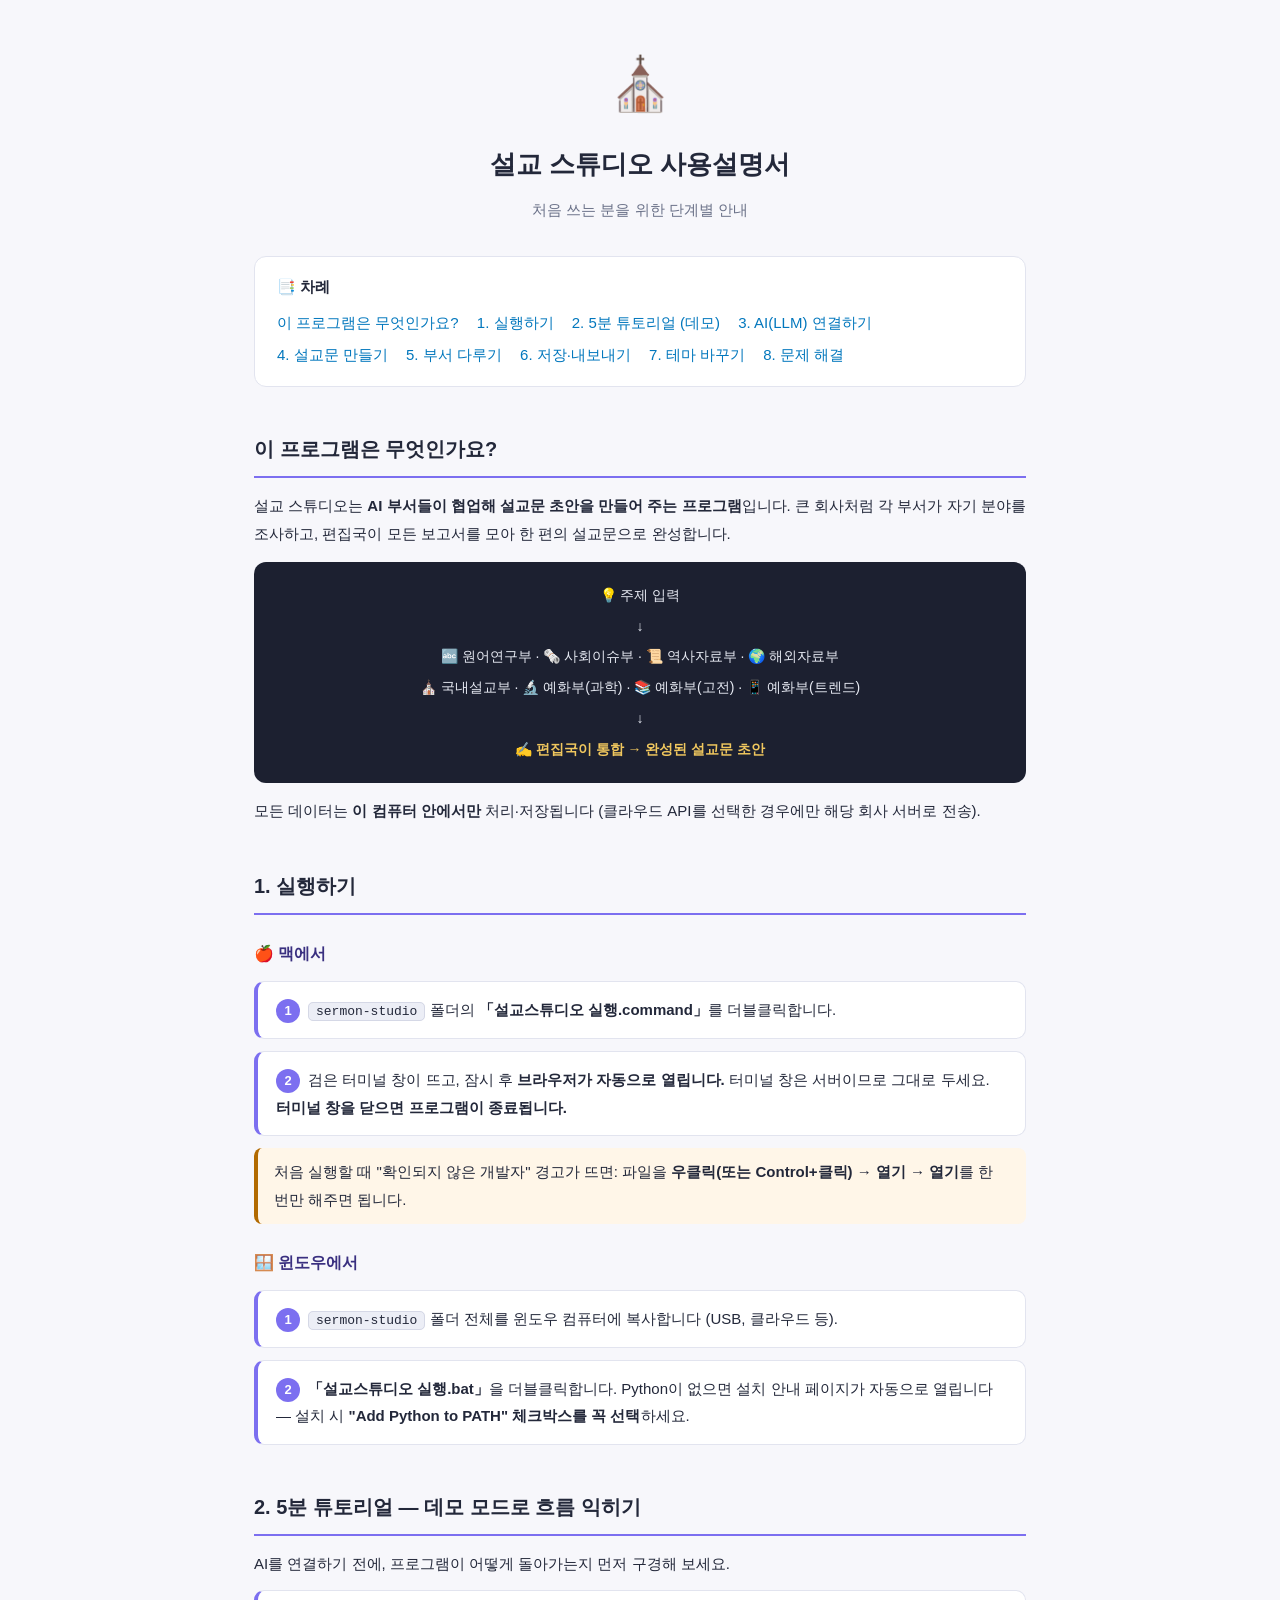
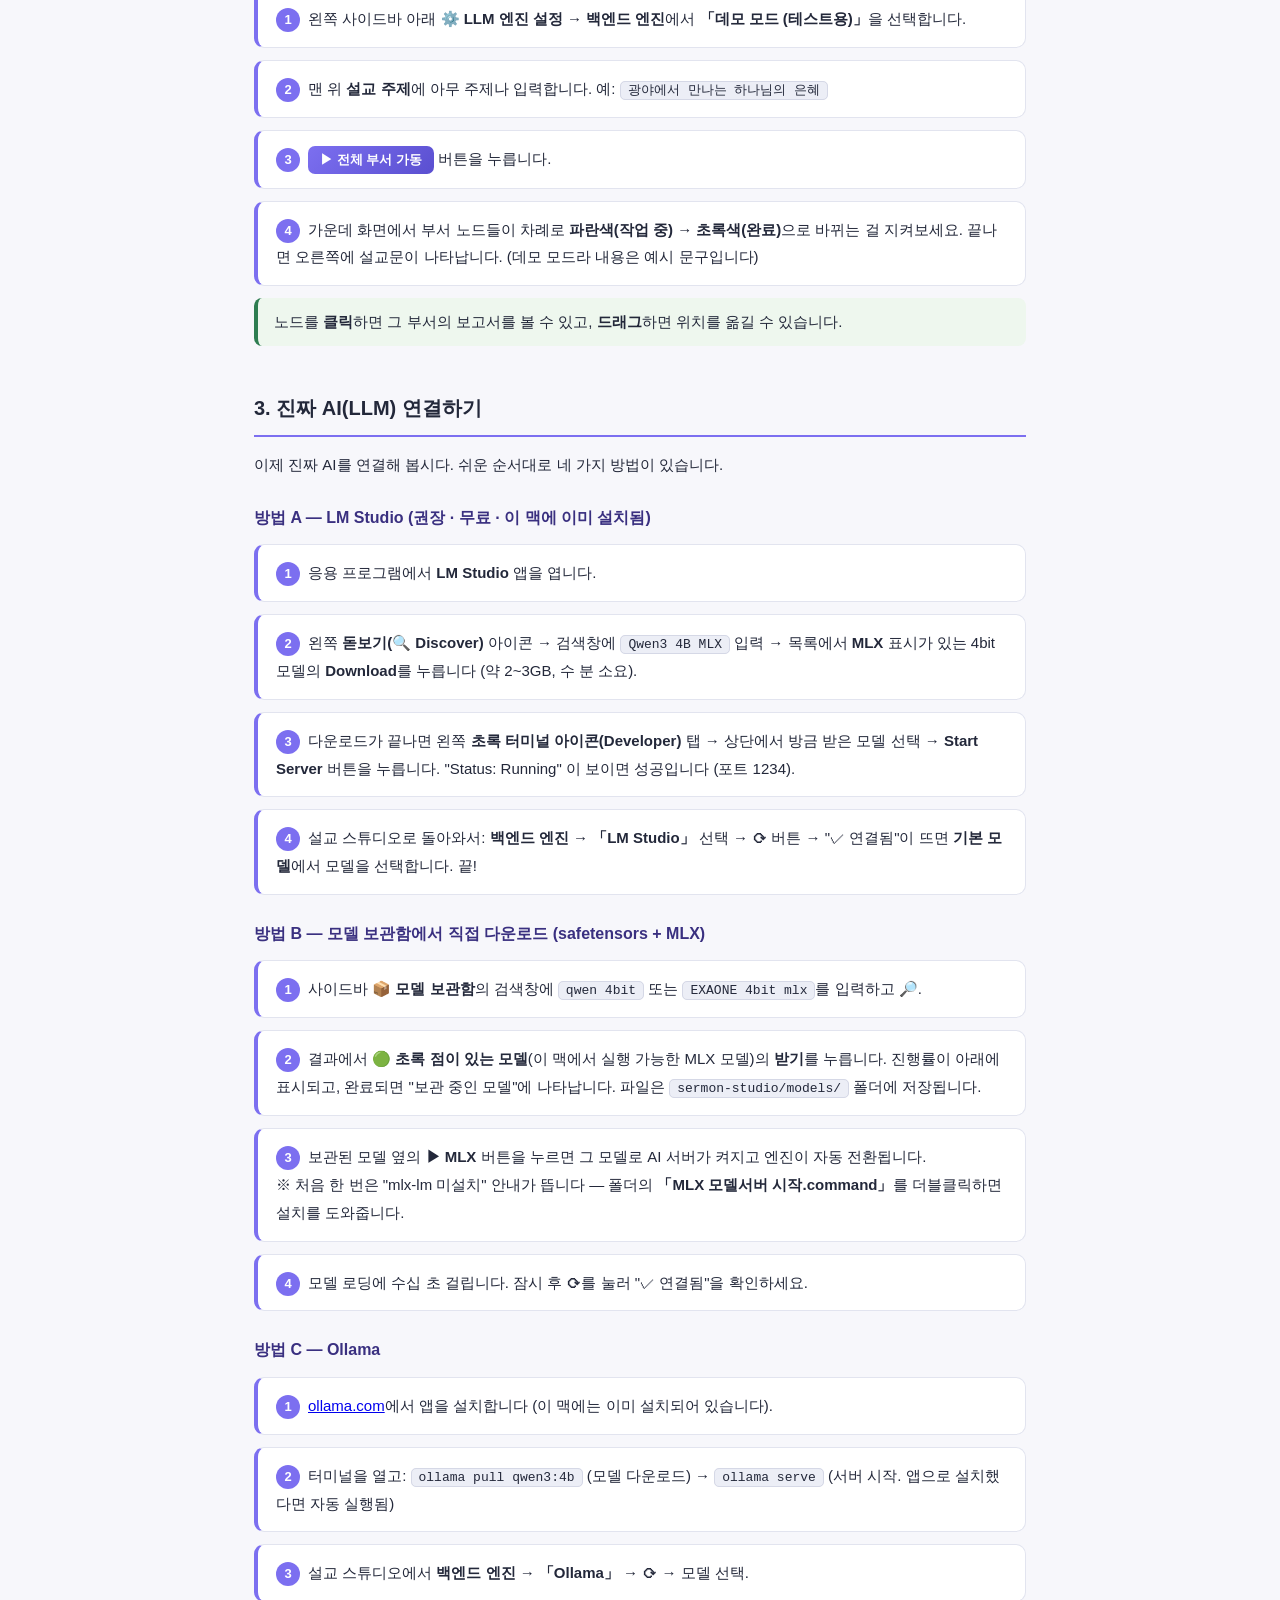
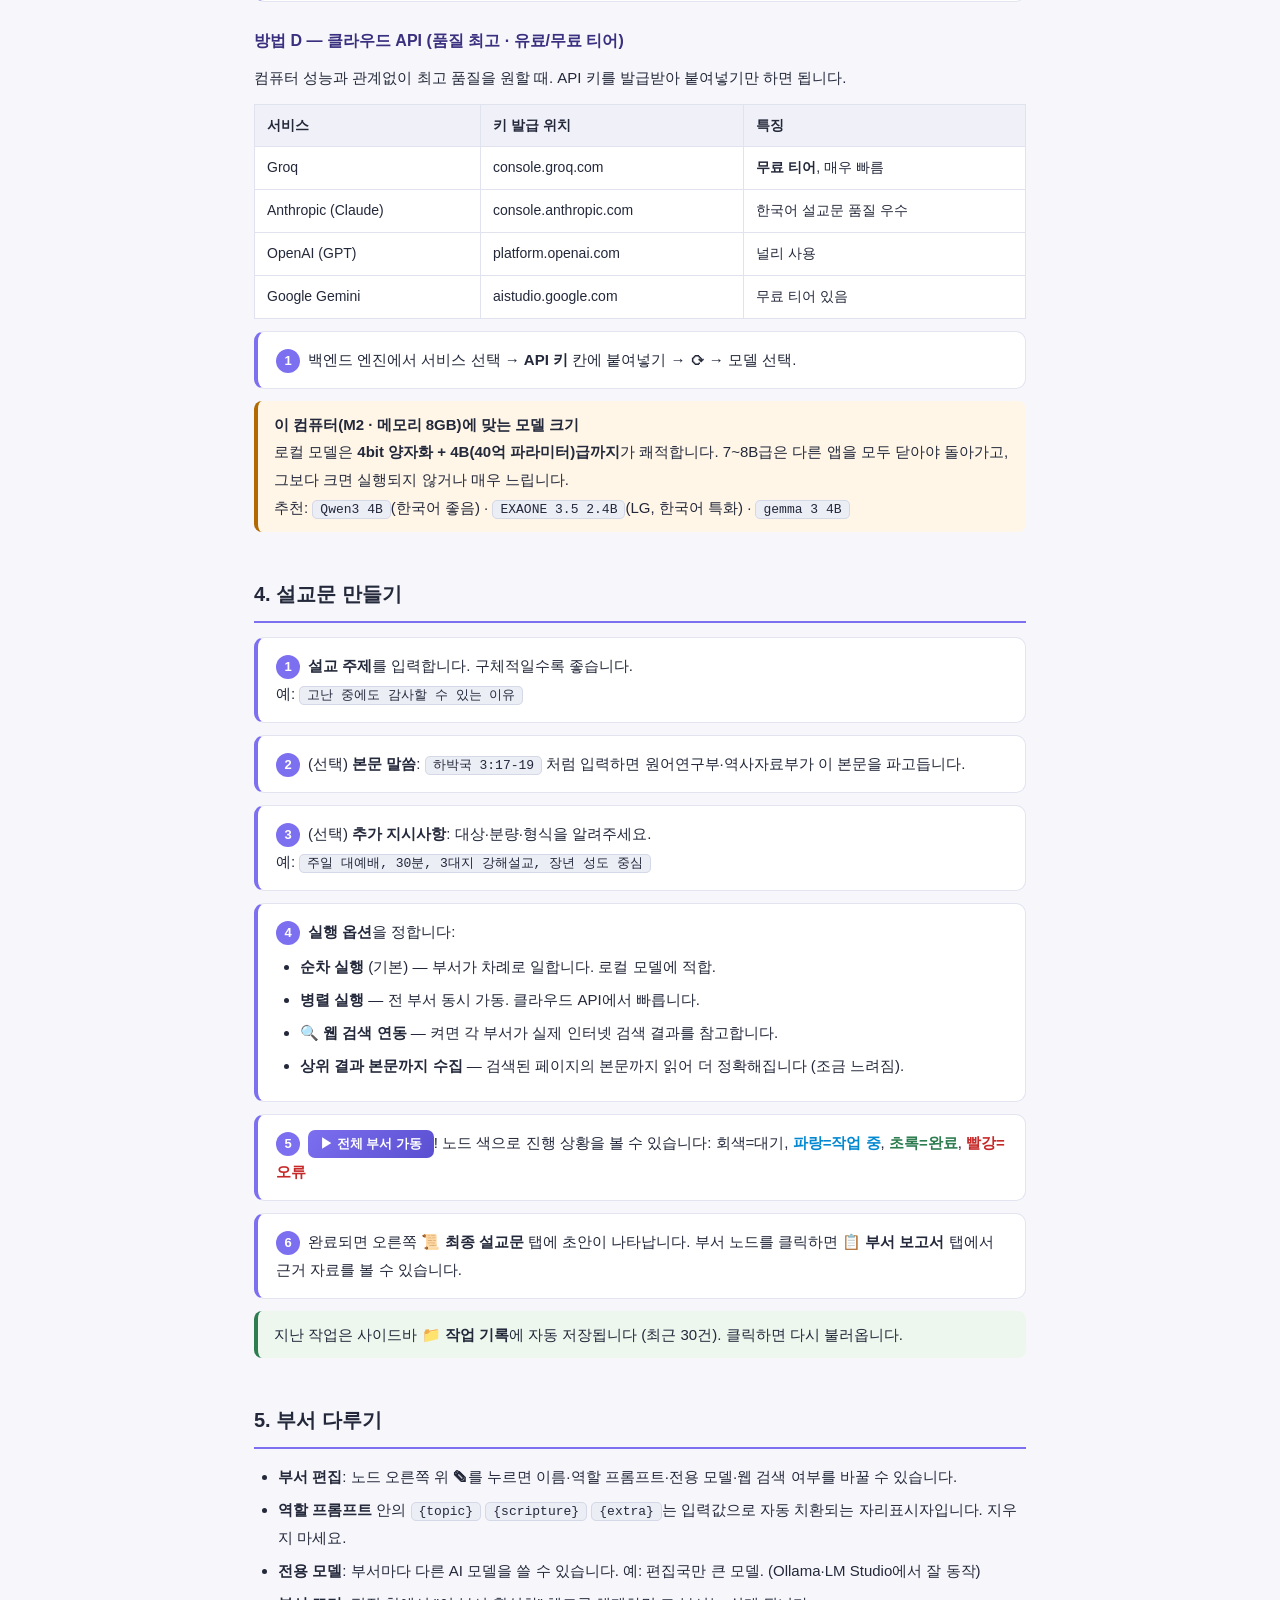
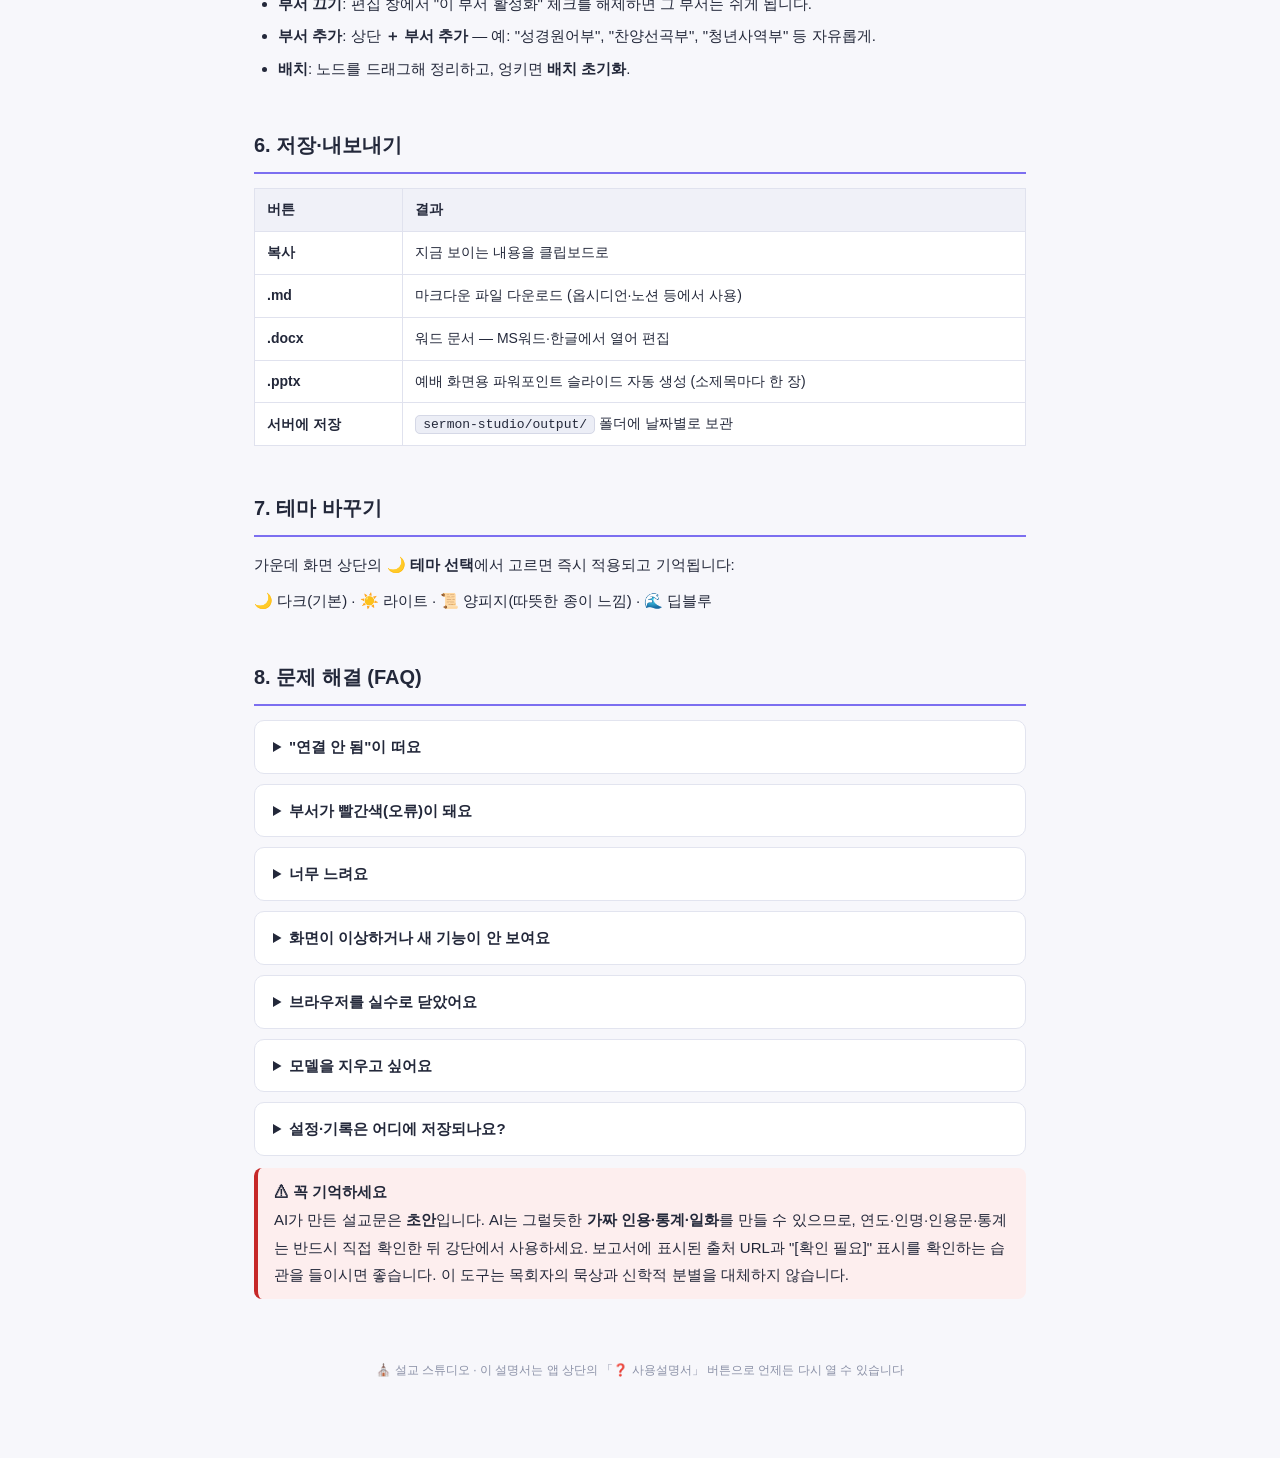
==== help.html @ ec963d9d "설교 스튜디오 v1.0 — AI 부서 협업 설교문 작성 스튜디오 - 부서형 LLM 파이프라인 (원어연구부·사회이슈부·역사자료부·해외자료부·국내설교부·예화부×3·편집국) - 15종 " ====
<!DOCTYPE html>
<html lang="ko">
<head>
<meta charset="UTF-8">
<meta name="viewport" content="width=device-width, initial-scale=1.0">
<title>사용설명서 — 설교 스튜디오</title>
<style>
  :root { --accent:#7c6ff0; --accent2:#0277bd; --ok:#2e7d51; --warn:#b26a00; --err:#c62828; }
  * { box-sizing:border-box; margin:0; padding:0; }
  body {
    font-family:"Pretendard","Apple SD Gothic Neo","Noto Sans KR",-apple-system,sans-serif;
    background:#f7f7fb; color:#23283a; line-height:1.85; font-size:15px;
  }
  .wrap { max-width:820px; margin:0 auto; padding:36px 24px 80px; }
  header { text-align:center; margin-bottom:32px; }
  header .icon { font-size:52px; }
  h1 { font-size:26px; margin:8px 0 4px; }
  header p { color:#6a7188; }
  nav {
    background:#fff; border:1px solid #e2e4ef; border-radius:12px;
    padding:16px 22px; margin-bottom:30px;
  }
  nav b { display:block; margin-bottom:6px; }
  nav a { color:var(--accent2); text-decoration:none; display:inline-block; margin:2px 14px 2px 0; }
  nav a:hover { text-decoration:underline; }
  h2 {
    font-size:20px; margin:44px 0 14px; padding-bottom:8px;
    border-bottom:2px solid var(--accent);
  }
  h3 { font-size:16px; margin:24px 0 8px; color:#3a3080; }
  p { margin:8px 0; }
  ol, ul { margin:8px 0 8px 24px; }
  li { margin:5px 0; }
  .step {
    background:#fff; border:1px solid #e2e4ef; border-left:4px solid var(--accent);
    border-radius:10px; padding:14px 18px; margin:12px 0;
  }
  .step b.n {
    display:inline-block; background:var(--accent); color:#fff; border-radius:50%;
    width:24px; height:24px; text-align:center; line-height:24px; font-size:13px; margin-right:8px;
  }
  .tip { background:#eef7ee; border-left:4px solid var(--ok); border-radius:8px; padding:10px 16px; margin:12px 0; }
  .warn { background:#fff6e8; border-left:4px solid var(--warn); border-radius:8px; padding:10px 16px; margin:12px 0; }
  .danger { background:#fdeeee; border-left:4px solid var(--err); border-radius:8px; padding:10px 16px; margin:12px 0; }
  kbd, code {
    background:#eceef6; border:1px solid #d5d8e6; border-radius:5px;
    padding:1px 7px; font-size:13px; font-family:Menlo,Consolas,monospace;
  }
  .btn-like {
    display:inline-block; background:#4a3fd0; background:linear-gradient(135deg,#7c6ff0,#5a4fd0);
    color:#fff; border-radius:7px; padding:2px 12px; font-size:13px; font-weight:700;
  }
  table { border-collapse:collapse; width:100%; margin:12px 0; background:#fff; font-size:14px; }
  th, td { border:1px solid #e0e2ee; padding:8px 12px; text-align:left; }
  th { background:#f0f1f8; }
  .flow {
    background:#1c2030; color:#e6e9f2; border-radius:12px; padding:18px 22px;
    text-align:center; font-size:14px; margin:14px 0; line-height:2.2;
  }
  .flow .gold { color:#f0c75e; font-weight:700; }
  footer { margin-top:60px; text-align:center; color:#8b91a7; font-size:12px; }
  details { background:#fff; border:1px solid #e2e4ef; border-radius:10px; padding:12px 18px; margin:10px 0; }
  summary { cursor:pointer; font-weight:700; }
  details p, details ul, details ol { margin-top:8px; }
</style>
</head>
<body>
<div class="wrap">

<header>
  <div class="icon">⛪</div>
  <h1>설교 스튜디오 사용설명서</h1>
  <p>처음 쓰는 분을 위한 단계별 안내</p>
</header>

<nav>
  <b>📑 차례</b>
  <a href="#intro">이 프로그램은 무엇인가요?</a>
  <a href="#run">1. 실행하기</a>
  <a href="#demo">2. 5분 튜토리얼 (데모)</a>
  <a href="#llm">3. AI(LLM) 연결하기</a>
  <a href="#write">4. 설교문 만들기</a>
  <a href="#dept">5. 부서 다루기</a>
  <a href="#export">6. 저장·내보내기</a>
  <a href="#theme">7. 테마 바꾸기</a>
  <a href="#faq">8. 문제 해결</a>
</nav>

<h2 id="intro">이 프로그램은 무엇인가요?</h2>
<p>설교 스튜디오는 <b>AI 부서들이 협업해 설교문 초안을 만들어 주는 프로그램</b>입니다.
큰 회사처럼 각 부서가 자기 분야를 조사하고, 편집국이 모든 보고서를 모아 한 편의 설교문으로 완성합니다.</p>
<div class="flow">
  💡 주제 입력<br>↓<br>
  🔤 원어연구부 · 🗞️ 사회이슈부 · 📜 역사자료부 · 🌍 해외자료부<br>
  ⛪ 국내설교부 · 🔬 예화부(과학) · 📚 예화부(고전) · 📱 예화부(트렌드)<br>↓<br>
  <span class="gold">✍️ 편집국이 통합 → 완성된 설교문 초안</span>
</div>
<p>모든 데이터는 <b>이 컴퓨터 안에서만</b> 처리·저장됩니다 (클라우드 API를 선택한 경우에만 해당 회사 서버로 전송).</p>

<h2 id="run">1. 실행하기</h2>
<h3>🍎 맥에서</h3>
<div class="step"><b class="n">1</b><code>sermon-studio</code> 폴더의 <b>「설교스튜디오 실행.command」</b>를 더블클릭합니다.</div>
<div class="step"><b class="n">2</b>검은 터미널 창이 뜨고, 잠시 후 <b>브라우저가 자동으로 열립니다.</b>
터미널 창은 서버이므로 그대로 두세요. <b>터미널 창을 닫으면 프로그램이 종료됩니다.</b></div>
<div class="warn">처음 실행할 때 "확인되지 않은 개발자" 경고가 뜨면:
파일을 <b>우클릭(또는 Control+클릭) → 열기 → 열기</b>를 한 번만 해주면 됩니다.</div>
<h3>🪟 윈도우에서</h3>
<div class="step"><b class="n">1</b><code>sermon-studio</code> 폴더 전체를 윈도우 컴퓨터에 복사합니다 (USB, 클라우드 등).</div>
<div class="step"><b class="n">2</b><b>「설교스튜디오 실행.bat」</b>을 더블클릭합니다.
Python이 없으면 설치 안내 페이지가 자동으로 열립니다 — 설치 시 <b>"Add Python to PATH" 체크박스를 꼭 선택</b>하세요.</div>

<h2 id="demo">2. 5분 튜토리얼 — 데모 모드로 흐름 익히기</h2>
<p>AI를 연결하기 전에, 프로그램이 어떻게 돌아가는지 먼저 구경해 보세요.</p>
<div class="step"><b class="n">1</b>왼쪽 사이드바 아래 <b>⚙️ LLM 엔진 설정 → 백엔드 엔진</b>에서 <b>「데모 모드 (테스트용)」</b>을 선택합니다.</div>
<div class="step"><b class="n">2</b>맨 위 <b>설교 주제</b>에 아무 주제나 입력합니다. 예: <code>광야에서 만나는 하나님의 은혜</code></div>
<div class="step"><b class="n">3</b><span class="btn-like">▶ 전체 부서 가동</span> 버튼을 누릅니다.</div>
<div class="step"><b class="n">4</b>가운데 화면에서 부서 노드들이 차례로 <b>파란색(작업 중) → 초록색(완료)</b>으로 바뀌는 걸 지켜보세요.
끝나면 오른쪽에 설교문이 나타납니다. (데모 모드라 내용은 예시 문구입니다)</div>
<div class="tip">노드를 <b>클릭</b>하면 그 부서의 보고서를 볼 수 있고, <b>드래그</b>하면 위치를 옮길 수 있습니다.</div>

<h2 id="llm">3. 진짜 AI(LLM) 연결하기</h2>
<p>이제 진짜 AI를 연결해 봅시다. 쉬운 순서대로 네 가지 방법이 있습니다.</p>

<h3>방법 A — LM Studio (권장 · 무료 · 이 맥에 이미 설치됨)</h3>
<div class="step"><b class="n">1</b>응용 프로그램에서 <b>LM Studio</b> 앱을 엽니다.</div>
<div class="step"><b class="n">2</b>왼쪽 <b>돋보기(🔍 Discover)</b> 아이콘 → 검색창에 <code>Qwen3 4B MLX</code> 입력 →
목록에서 <b>MLX</b> 표시가 있는 4bit 모델의 <b>Download</b>를 누릅니다 (약 2~3GB, 수 분 소요).</div>
<div class="step"><b class="n">3</b>다운로드가 끝나면 왼쪽 <b>초록 터미널 아이콘(Developer)</b> 탭 →
상단에서 방금 받은 모델 선택 → <b>Start Server</b> 버튼을 누릅니다.
"Status: Running" 이 보이면 성공입니다 (포트 1234).</div>
<div class="step"><b class="n">4</b>설교 스튜디오로 돌아와서: <b>백엔드 엔진 → 「LM Studio」</b> 선택 → <b>⟳</b> 버튼 →
"✓ 연결됨"이 뜨면 <b>기본 모델</b>에서 모델을 선택합니다. 끝!</div>

<h3>방법 B — 모델 보관함에서 직접 다운로드 (safetensors + MLX)</h3>
<div class="step"><b class="n">1</b>사이드바 <b>📦 모델 보관함</b>의 검색창에 <code>qwen 4bit</code> 또는 <code>EXAONE 4bit mlx</code>를 입력하고 🔎.</div>
<div class="step"><b class="n">2</b>결과에서 <b>🟢 초록 점이 있는 모델</b>(이 맥에서 실행 가능한 MLX 모델)의 <b>받기</b>를 누릅니다.
진행률이 아래에 표시되고, 완료되면 "보관 중인 모델"에 나타납니다.
파일은 <code>sermon-studio/models/</code> 폴더에 저장됩니다.</div>
<div class="step"><b class="n">3</b>보관된 모델 옆의 <b>▶ MLX</b> 버튼을 누르면 그 모델로 AI 서버가 켜지고 엔진이 자동 전환됩니다.
<br>※ 처음 한 번은 "mlx-lm 미설치" 안내가 뜹니다 — 폴더의
<b>「MLX 모델서버 시작.command」</b>를 더블클릭하면 설치를 도와줍니다.</div>
<div class="step"><b class="n">4</b>모델 로딩에 수십 초 걸립니다. 잠시 후 <b>⟳</b>를 눌러 "✓ 연결됨"을 확인하세요.</div>

<h3>방법 C — Ollama</h3>
<div class="step"><b class="n">1</b><a href="https://ollama.com" target="_blank">ollama.com</a>에서 앱을 설치합니다 (이 맥에는 이미 설치되어 있습니다).</div>
<div class="step"><b class="n">2</b>터미널을 열고: <code>ollama pull qwen3:4b</code> (모델 다운로드) → <code>ollama serve</code> (서버 시작. 앱으로 설치했다면 자동 실행됨)</div>
<div class="step"><b class="n">3</b>설교 스튜디오에서 <b>백엔드 엔진 → 「Ollama」</b> → <b>⟳</b> → 모델 선택.</div>

<h3>방법 D — 클라우드 API (품질 최고 · 유료/무료 티어)</h3>
<p>컴퓨터 성능과 관계없이 최고 품질을 원할 때. API 키를 발급받아 붙여넣기만 하면 됩니다.</p>
<table>
  <tr><th>서비스</th><th>키 발급 위치</th><th>특징</th></tr>
  <tr><td>Groq</td><td>console.groq.com</td><td><b>무료 티어</b>, 매우 빠름</td></tr>
  <tr><td>Anthropic (Claude)</td><td>console.anthropic.com</td><td>한국어 설교문 품질 우수</td></tr>
  <tr><td>OpenAI (GPT)</td><td>platform.openai.com</td><td>널리 사용</td></tr>
  <tr><td>Google Gemini</td><td>aistudio.google.com</td><td>무료 티어 있음</td></tr>
</table>
<div class="step"><b class="n">1</b>백엔드 엔진에서 서비스 선택 → <b>API 키</b> 칸에 붙여넣기 → <b>⟳</b> → 모델 선택.</div>

<div class="warn"><b>이 컴퓨터(M2 · 메모리 8GB)에 맞는 모델 크기</b><br>
로컬 모델은 <b>4bit 양자화 + 4B(40억 파라미터)급까지</b>가 쾌적합니다.
7~8B급은 다른 앱을 모두 닫아야 돌아가고, 그보다 크면 실행되지 않거나 매우 느립니다.<br>
추천: <code>Qwen3 4B</code>(한국어 좋음) · <code>EXAONE 3.5 2.4B</code>(LG, 한국어 특화) · <code>gemma 3 4B</code></div>

<h2 id="write">4. 설교문 만들기</h2>
<div class="step"><b class="n">1</b><b>설교 주제</b>를 입력합니다. 구체적일수록 좋습니다.
<br>예: <code>고난 중에도 감사할 수 있는 이유</code></div>
<div class="step"><b class="n">2</b>(선택) <b>본문 말씀</b>: <code>하박국 3:17-19</code> 처럼 입력하면 원어연구부·역사자료부가 이 본문을 파고듭니다.</div>
<div class="step"><b class="n">3</b>(선택) <b>추가 지시사항</b>: 대상·분량·형식을 알려주세요.
<br>예: <code>주일 대예배, 30분, 3대지 강해설교, 장년 성도 중심</code></div>
<div class="step"><b class="n">4</b><b>실행 옵션</b>을 정합니다:
<ul>
<li><b>순차 실행</b> (기본) — 부서가 차례로 일합니다. 로컬 모델에 적합.</li>
<li><b>병렬 실행</b> — 전 부서 동시 가동. 클라우드 API에서 빠릅니다.</li>
<li><b>🔍 웹 검색 연동</b> — 켜면 각 부서가 실제 인터넷 검색 결과를 참고합니다.</li>
<li><b>상위 결과 본문까지 수집</b> — 검색된 페이지의 본문까지 읽어 더 정확해집니다 (조금 느려짐).</li>
</ul></div>
<div class="step"><b class="n">5</b><span class="btn-like">▶ 전체 부서 가동</span>! 노드 색으로 진행 상황을 볼 수 있습니다:
회색=대기, <b style="color:#0288d1">파랑=작업 중</b>, <b style="color:#2e7d51">초록=완료</b>, <b style="color:#c62828">빨강=오류</b></div>
<div class="step"><b class="n">6</b>완료되면 오른쪽 <b>📜 최종 설교문</b> 탭에 초안이 나타납니다.
부서 노드를 클릭하면 <b>📋 부서 보고서</b> 탭에서 근거 자료를 볼 수 있습니다.</div>
<div class="tip">지난 작업은 사이드바 <b>📁 작업 기록</b>에 자동 저장됩니다 (최근 30건). 클릭하면 다시 불러옵니다.</div>

<h2 id="dept">5. 부서 다루기</h2>
<ul>
<li><b>부서 편집</b>: 노드 오른쪽 위 <b>✎</b>를 누르면 이름·역할 프롬프트·전용 모델·웹 검색 여부를 바꿀 수 있습니다.</li>
<li><b>역할 프롬프트</b> 안의 <code>{topic}</code> <code>{scripture}</code> <code>{extra}</code>는 입력값으로 자동 치환되는 자리표시자입니다. 지우지 마세요.</li>
<li><b>전용 모델</b>: 부서마다 다른 AI 모델을 쓸 수 있습니다. 예: 편집국만 큰 모델. (Ollama·LM Studio에서 잘 동작)</li>
<li><b>부서 끄기</b>: 편집 창에서 "이 부서 활성화" 체크를 해제하면 그 부서는 쉬게 됩니다.</li>
<li><b>부서 추가</b>: 상단 <b>＋ 부서 추가</b> — 예: "성경원어부", "찬양선곡부", "청년사역부" 등 자유롭게.</li>
<li><b>배치</b>: 노드를 드래그해 정리하고, 엉키면 <b>배치 초기화</b>.</li>
</ul>

<h2 id="export">6. 저장·내보내기</h2>
<table>
  <tr><th>버튼</th><th>결과</th></tr>
  <tr><td><b>복사</b></td><td>지금 보이는 내용을 클립보드로</td></tr>
  <tr><td><b>.md</b></td><td>마크다운 파일 다운로드 (옵시디언·노션 등에서 사용)</td></tr>
  <tr><td><b>.docx</b></td><td>워드 문서 — MS워드·한글에서 열어 편집</td></tr>
  <tr><td><b>.pptx</b></td><td>예배 화면용 파워포인트 슬라이드 자동 생성 (소제목마다 한 장)</td></tr>
  <tr><td><b>서버에 저장</b></td><td><code>sermon-studio/output/</code> 폴더에 날짜별로 보관</td></tr>
</table>

<h2 id="theme">7. 테마 바꾸기</h2>
<p>가운데 화면 상단의 <b>🌙 테마 선택</b>에서 고르면 즉시 적용되고 기억됩니다:</p>
<p>🌙 다크(기본) · ☀️ 라이트 · 📜 양피지(따뜻한 종이 느낌) · 🌊 딥블루</p>

<h2 id="faq">8. 문제 해결 (FAQ)</h2>
<details><summary>"연결 안 됨"이 떠요</summary>
<ol>
<li>엔진(LM Studio 서버, Ollama 등)이 실제로 켜져 있는지 확인하세요.</li>
<li>LM Studio는 Developer 탭에 <b>Status: Running</b>이 보여야 합니다.</li>
<li>켠 다음 <b>⟳</b> 버튼을 다시 누르세요.</li>
</ol></details>
<details><summary>부서가 빨간색(오류)이 돼요</summary>
<p>노드를 클릭하면 오류 내용이 보입니다. 대부분 ① 엔진이 꺼짐 ② 모델 미선택 ③ API 키 오류입니다.
한 부서가 실패해도 나머지는 계속 진행됩니다.</p></details>
<details><summary>너무 느려요</summary>
<ul>
<li>로컬 모델은 부서당 수 분 걸릴 수 있습니다. 8개 부서 전체는 수십 분도 정상입니다.</li>
<li>더 작은 모델(2~4B)을 쓰거나, 안 쓰는 부서를 끄거나, 클라우드 API(Groq 무료)를 쓰세요.</li>
<li>"상위 결과 본문까지 수집"을 끄면 검색 시간이 줄어듭니다.</li>
</ul></details>
<details><summary>화면이 이상하거나 새 기능이 안 보여요</summary>
<p>브라우저에서 <kbd>Cmd</kbd>+<kbd>Shift</kbd>+<kbd>R</kbd> (윈도우: <kbd>Ctrl</kbd>+<kbd>Shift</kbd>+<kbd>R</kbd>)로 강력 새로고침하세요.</p></details>
<details><summary>브라우저를 실수로 닫았어요</summary>
<p>서버(터미널 창)가 살아 있다면 브라우저 주소창에 <code>localhost:8787</code>을 입력하면 됩니다.
터미널 창까지 닫았다면 실행 파일을 다시 더블클릭하세요.</p></details>
<details><summary>모델을 지우고 싶어요</summary>
<ul>
<li>모델 보관함에서 받은 것: <code>sermon-studio/models/</code> 안의 해당 폴더 삭제</li>
<li>LM Studio에서 받은 것: LM Studio 앱의 My Models에서 삭제</li>
<li>Ollama: 터미널에서 <code>ollama rm 모델명</code></li>
</ul></details>
<details><summary>설정·기록은 어디에 저장되나요?</summary>
<p>부서 구성·설정·작업 기록은 <b>브라우저 안</b>(localStorage)에, "서버에 저장"한 설교문은
<code>output/</code> 폴더에, 다운로드한 모델은 <code>models/</code> 폴더에 저장됩니다.
모두 이 컴퓨터를 벗어나지 않습니다.</p></details>

<div class="danger"><b>⚠ 꼭 기억하세요</b><br>
AI가 만든 설교문은 <b>초안</b>입니다. AI는 그럴듯한 <b>가짜 인용·통계·일화</b>를 만들 수 있으므로,
연도·인명·인용문·통계는 반드시 직접 확인한 뒤 강단에서 사용하세요.
보고서에 표시된 출처 URL과 "[확인 필요]" 표시를 확인하는 습관을 들이시면 좋습니다.
이 도구는 목회자의 묵상과 신학적 분별을 대체하지 않습니다.</div>

<footer>⛪ 설교 스튜디오 · 이 설명서는 앱 상단의 「❓ 사용설명서」 버튼으로 언제든 다시 열 수 있습니다</footer>
</div>
</body>
</html>
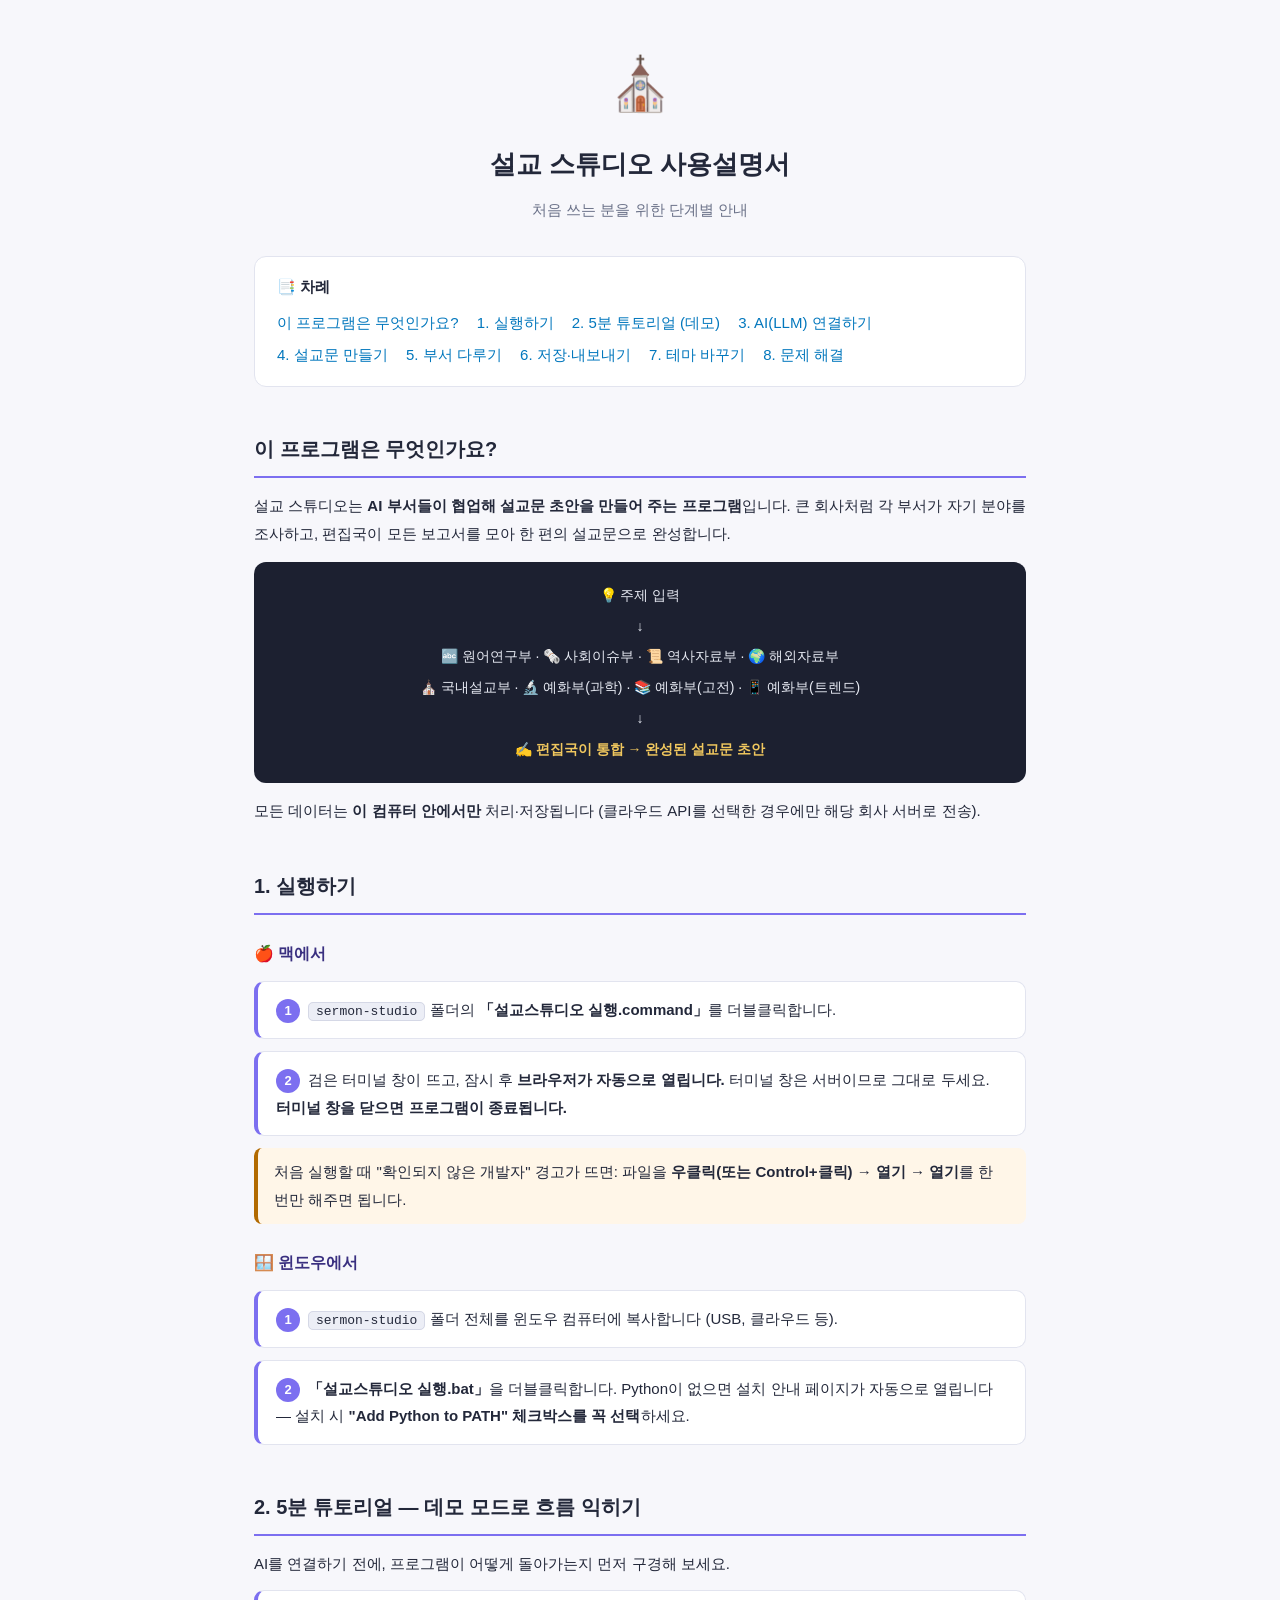
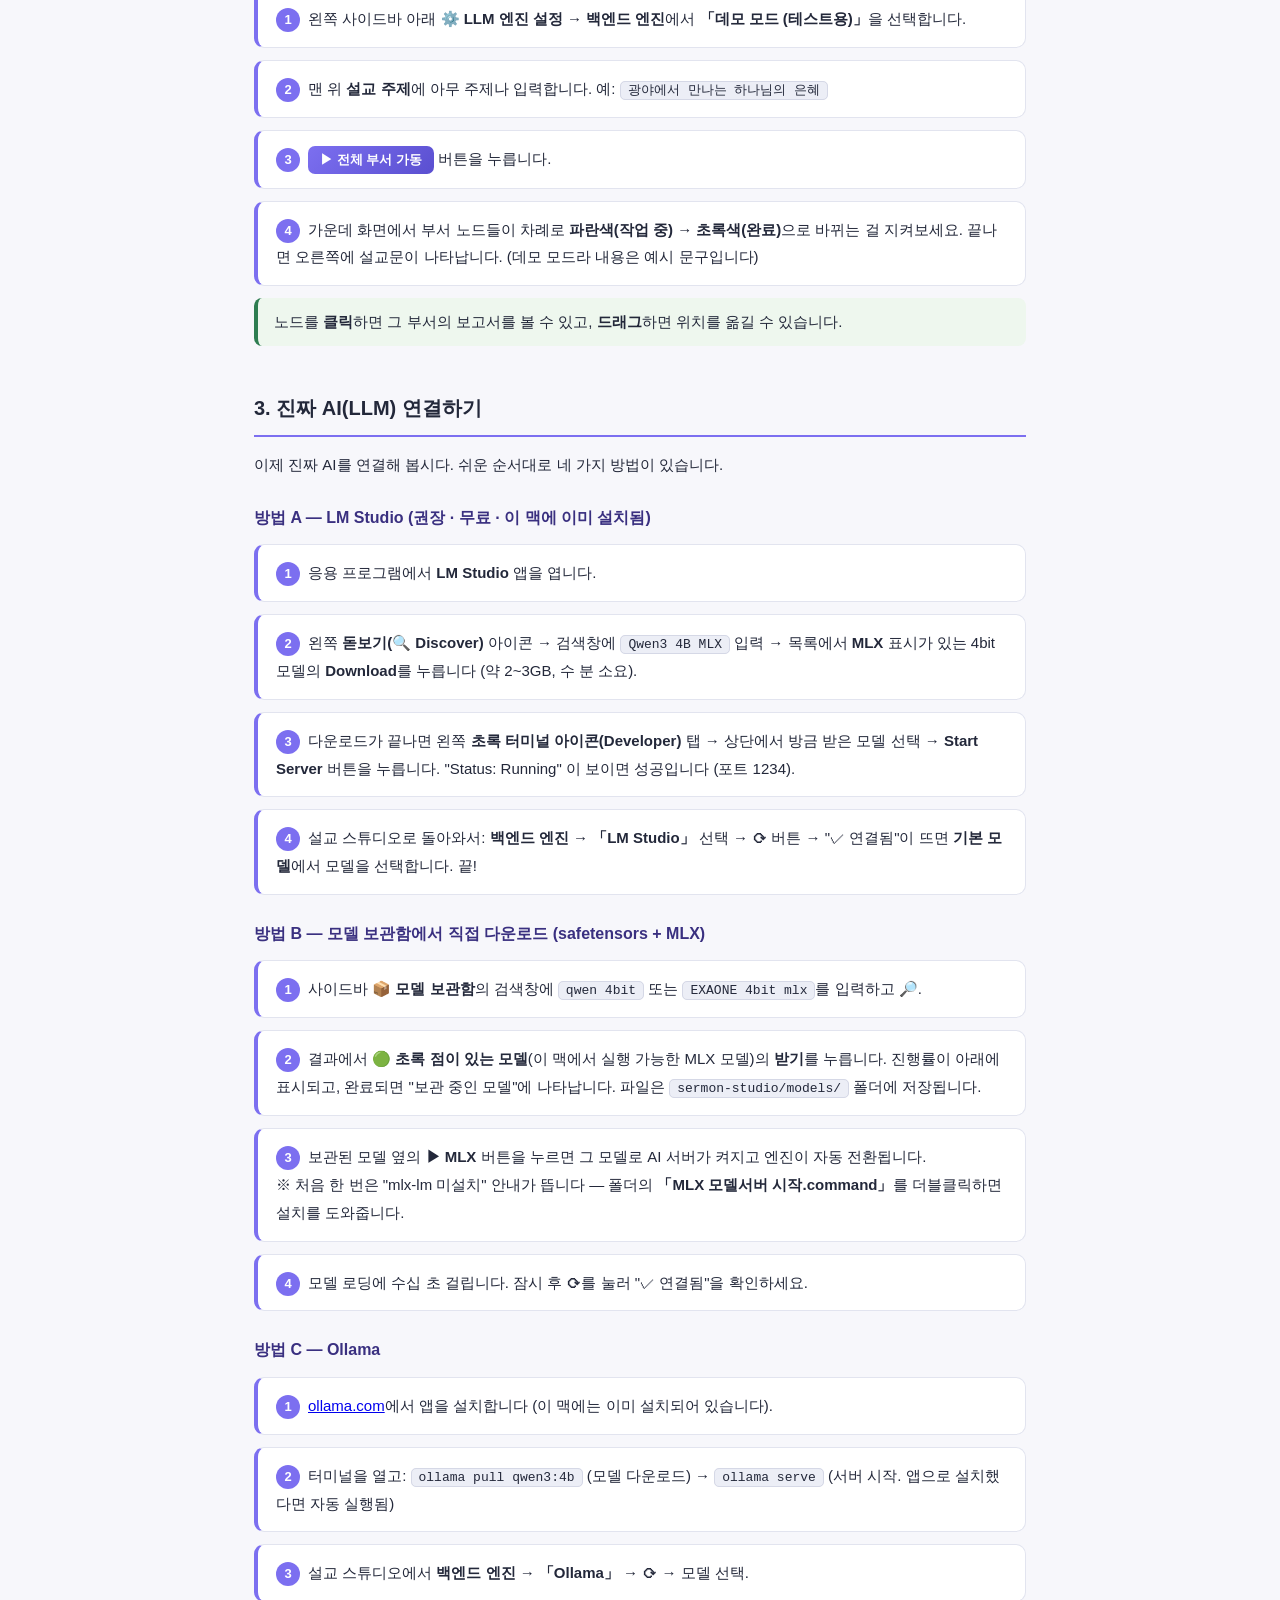
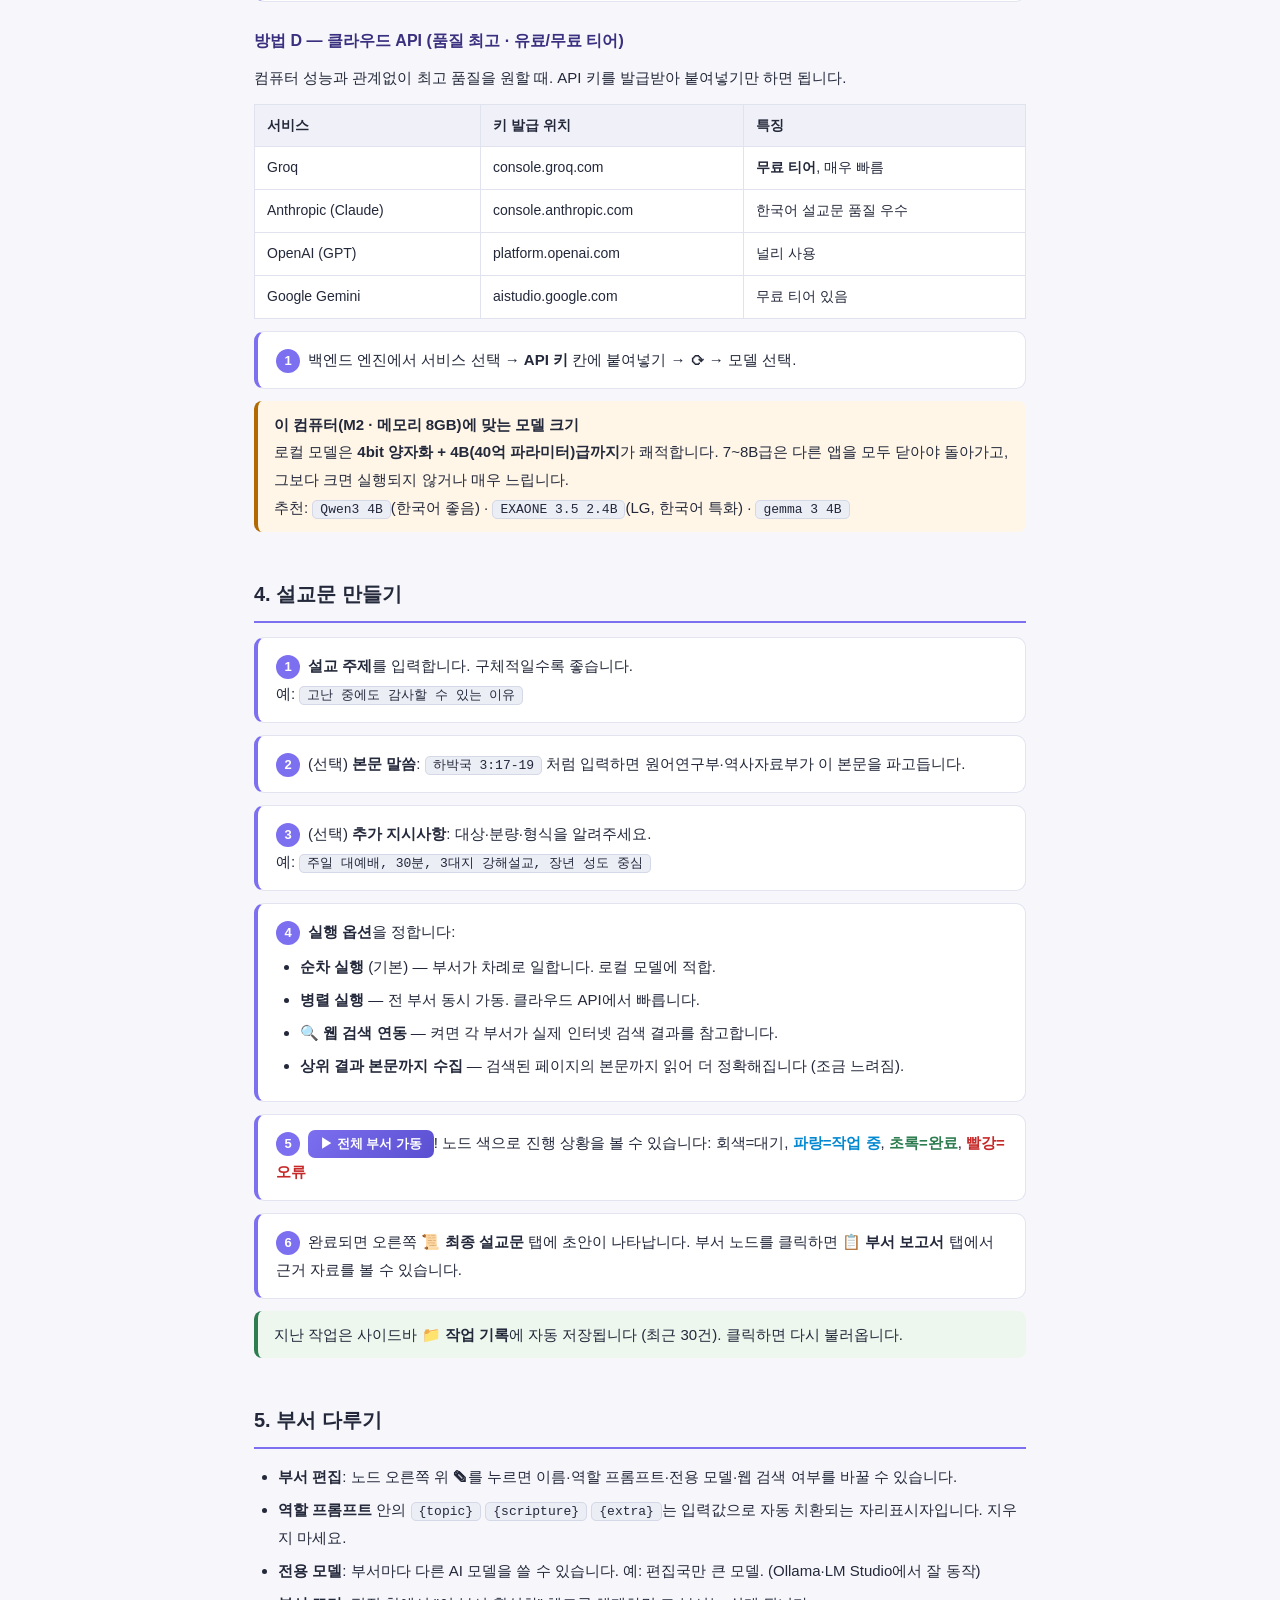
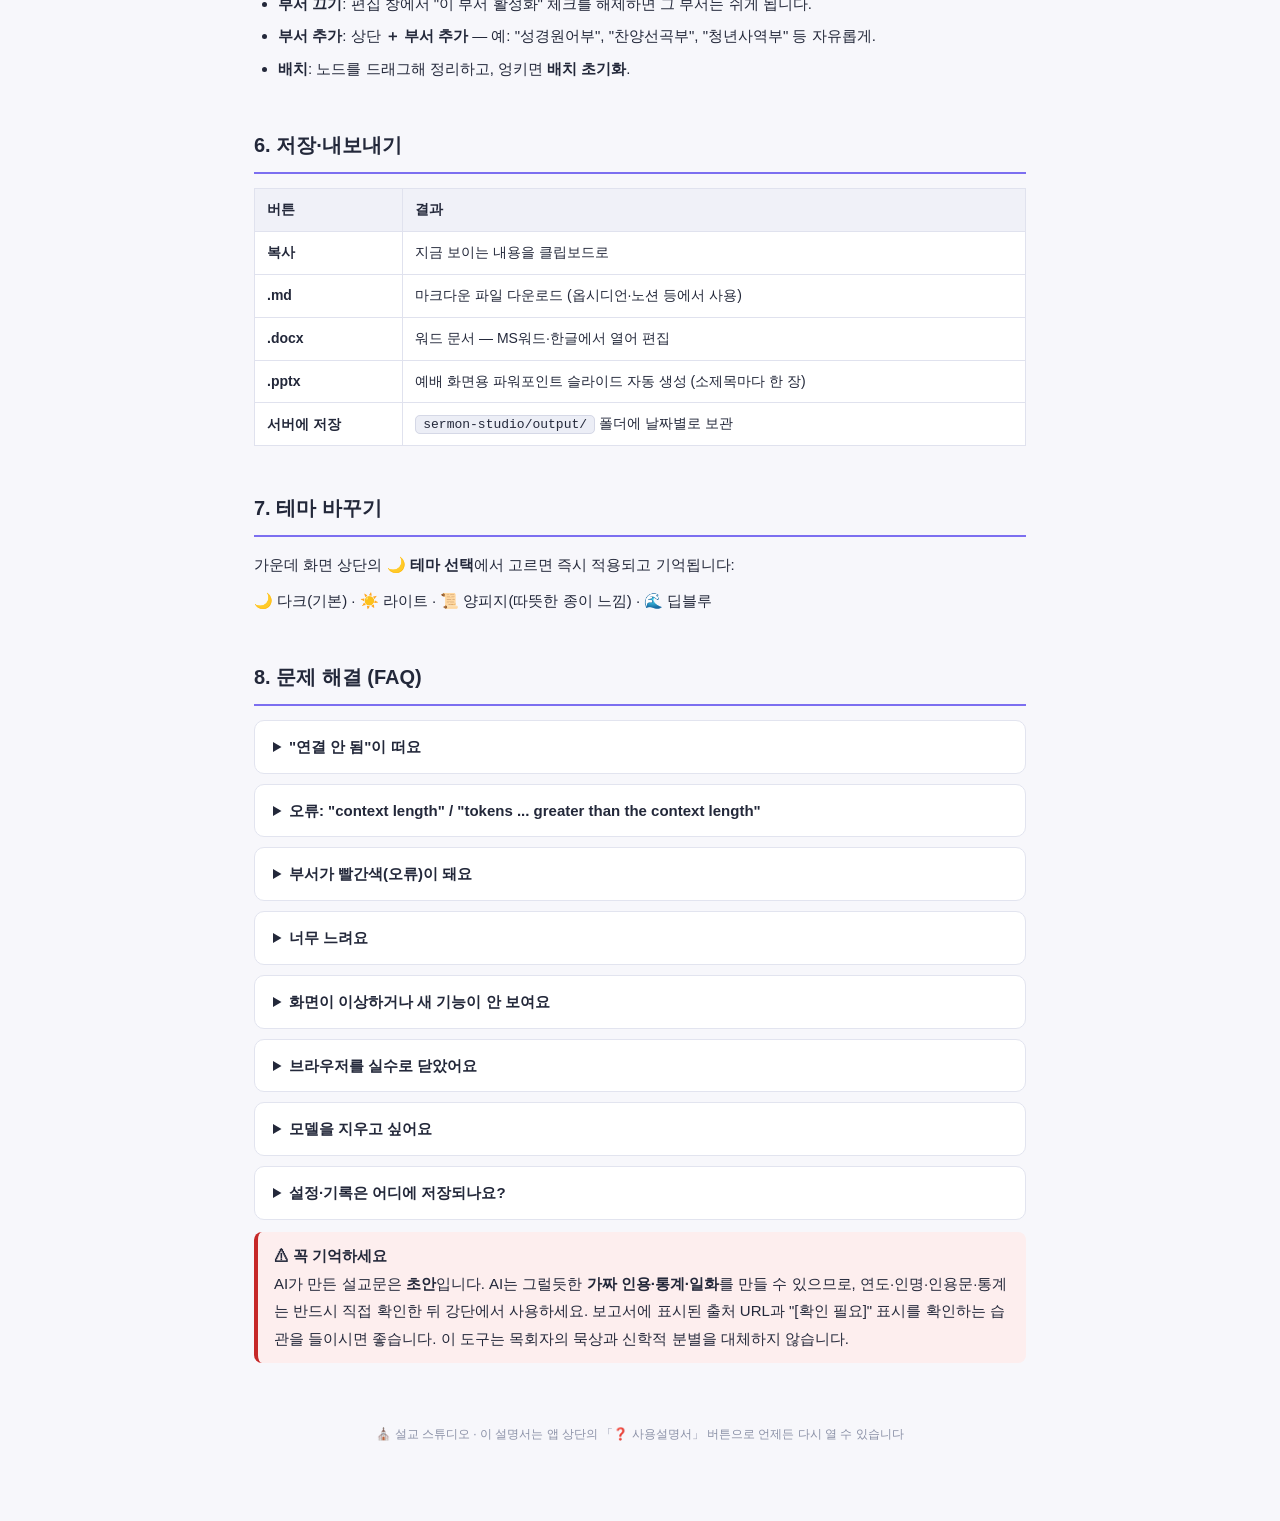
==== commit 09fb180f: "컨텍스트 한도 초과 대응: 검색 블록·부서 보고서 길이 제한, FAQ에 LM Studio 컨텍스트 설정 안내 추가 Co-Authored-By: Claude Fable 5 <nore" ====
--- a/help.html
+++ b/help.html
@@ -212,6 +212,15 @@
 <li>LM Studio는 Developer 탭에 <b>Status: Running</b>이 보여야 합니다.</li>
 <li>켠 다음 <b>⟳</b> 버튼을 다시 누르세요.</li>
 </ol></details>
+<details><summary>오류: "context length" / "tokens ... greater than the context length"</summary>
+<p>AI 엔진이 한 번에 읽을 수 있는 글 길이(컨텍스트)보다 긴 요청이 들어갔다는 뜻입니다.
+주로 <b>LM Studio가 모델을 작은 컨텍스트(2048~4096)로 로드</b>했을 때 웹 검색 자료가 붙으면 발생합니다.</p>
+<ol>
+<li>LM Studio 앱 → 왼쪽 <b>내 모델(My Models)</b> 탭 → 사용 중인 모델 옆 <b>⚙️ 설정</b></li>
+<li><b>Context Length</b>를 <code>16384</code>로 변경 (기본값으로 저장하면 다음에도 유지됩니다)</li>
+<li>Developer 탭에서 모델을 <b>Eject 후 다시 로드</b> (또는 서버 재시작)</li>
+</ol>
+<p>메모리 8GB 컴퓨터에서는 16384가 적당합니다. 그 이상 올리면 메모리가 부족해질 수 있습니다.</p></details>
 <details><summary>부서가 빨간색(오류)이 돼요</summary>
 <p>노드를 클릭하면 오류 내용이 보입니다. 대부분 ① 엔진이 꺼짐 ② 모델 미선택 ③ API 키 오류입니다.
 한 부서가 실패해도 나머지는 계속 진행됩니다.</p></details>
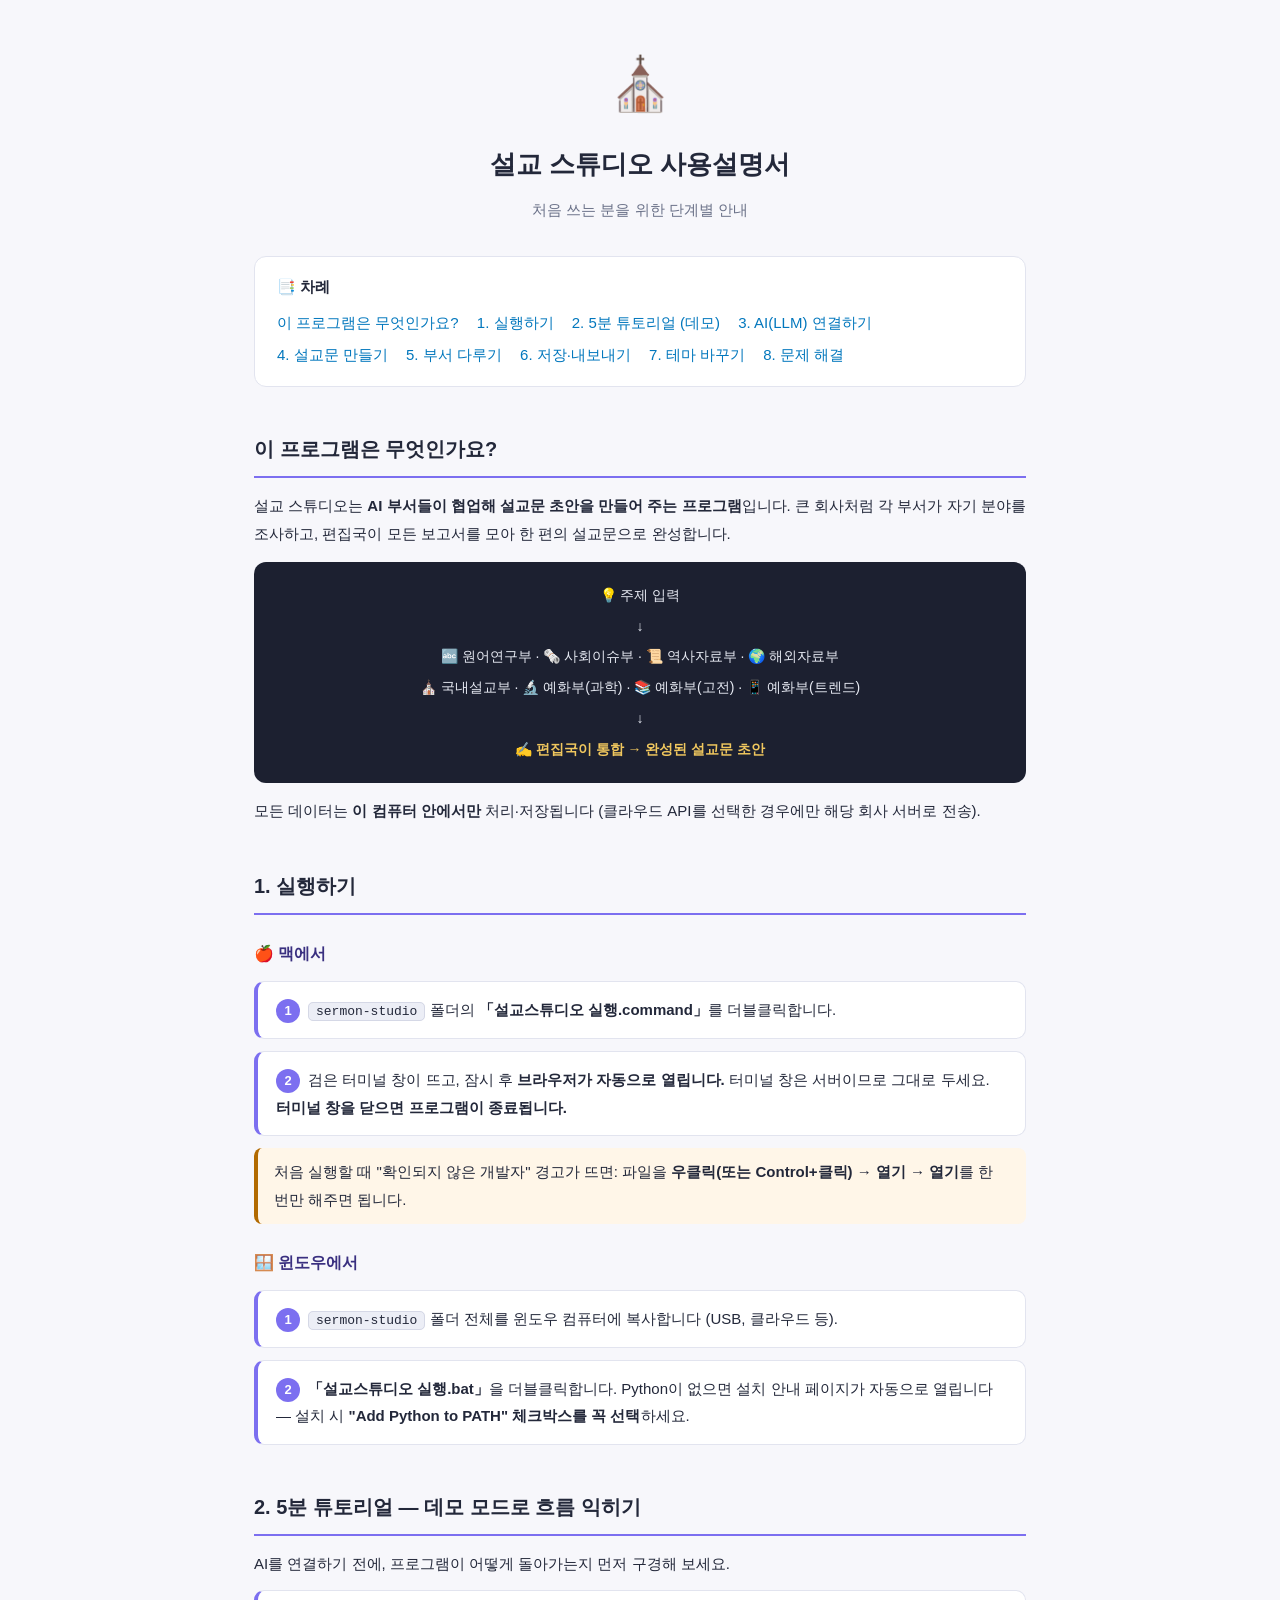
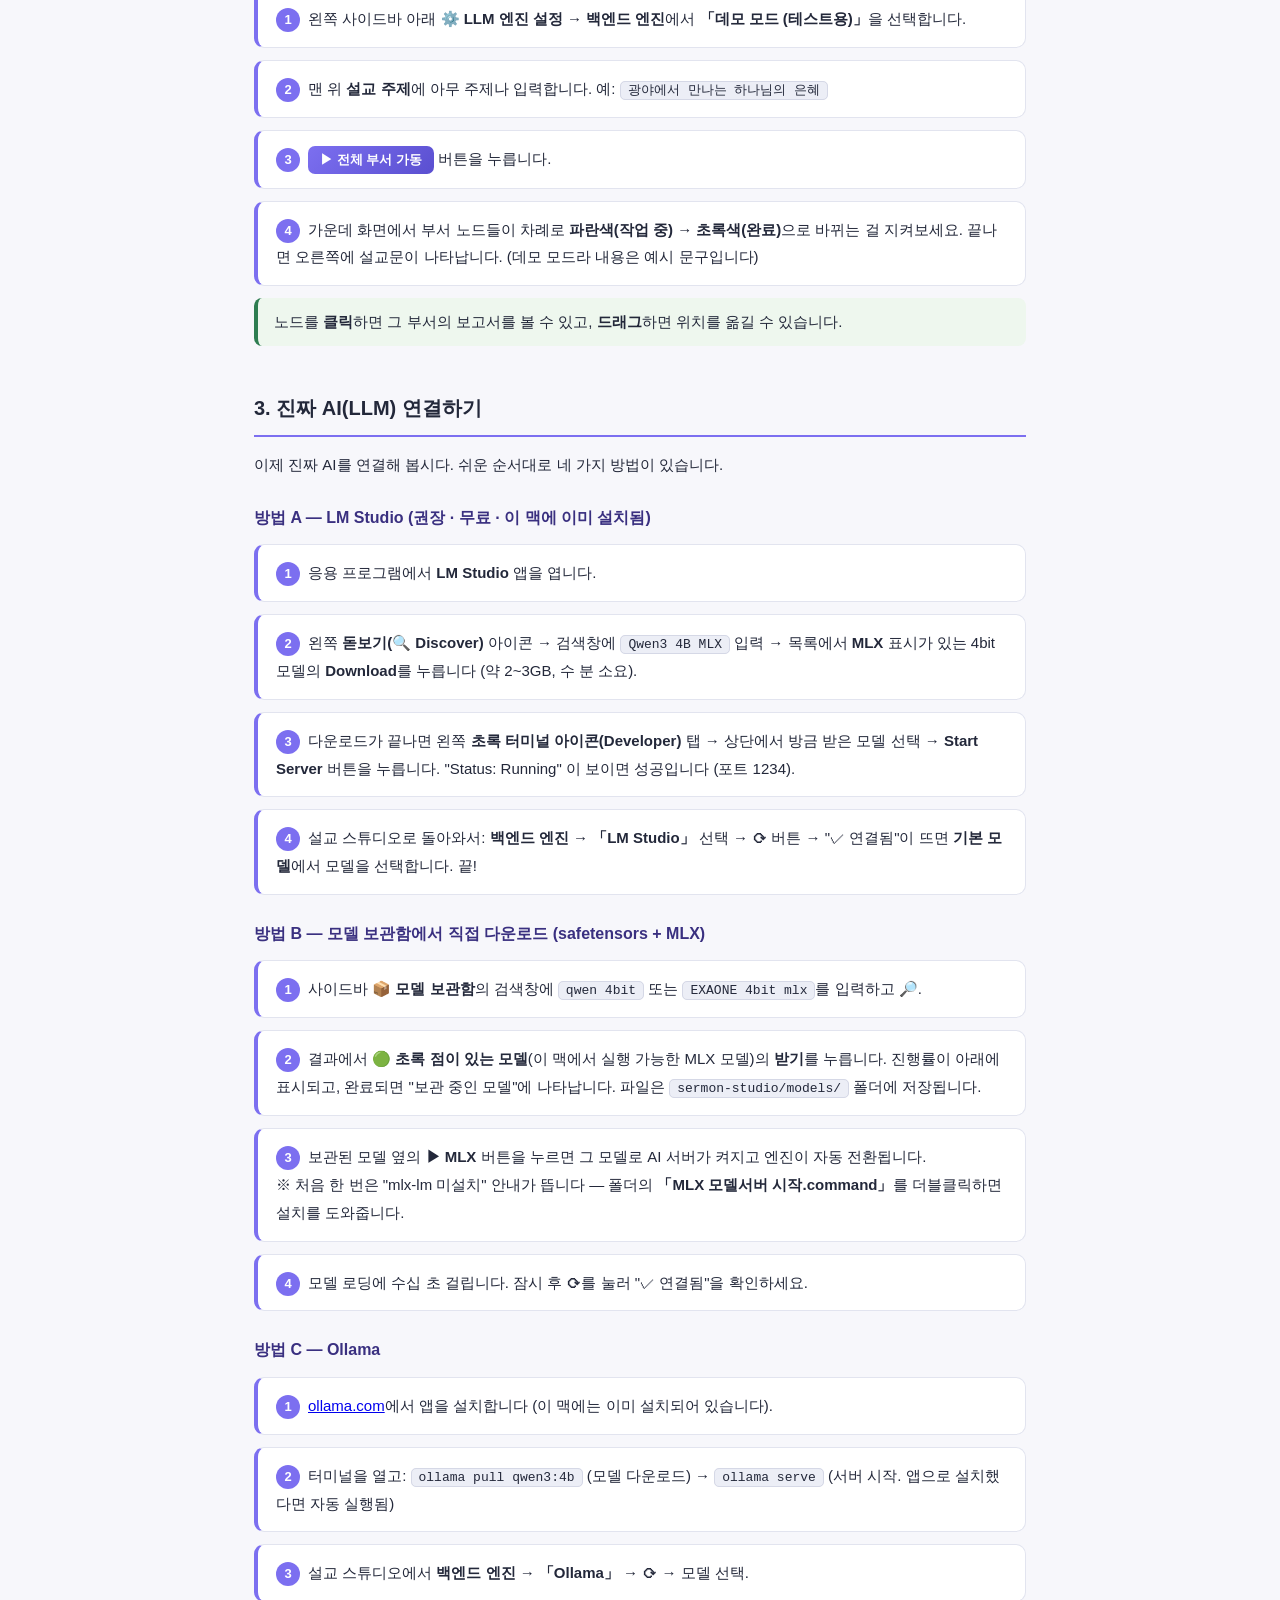
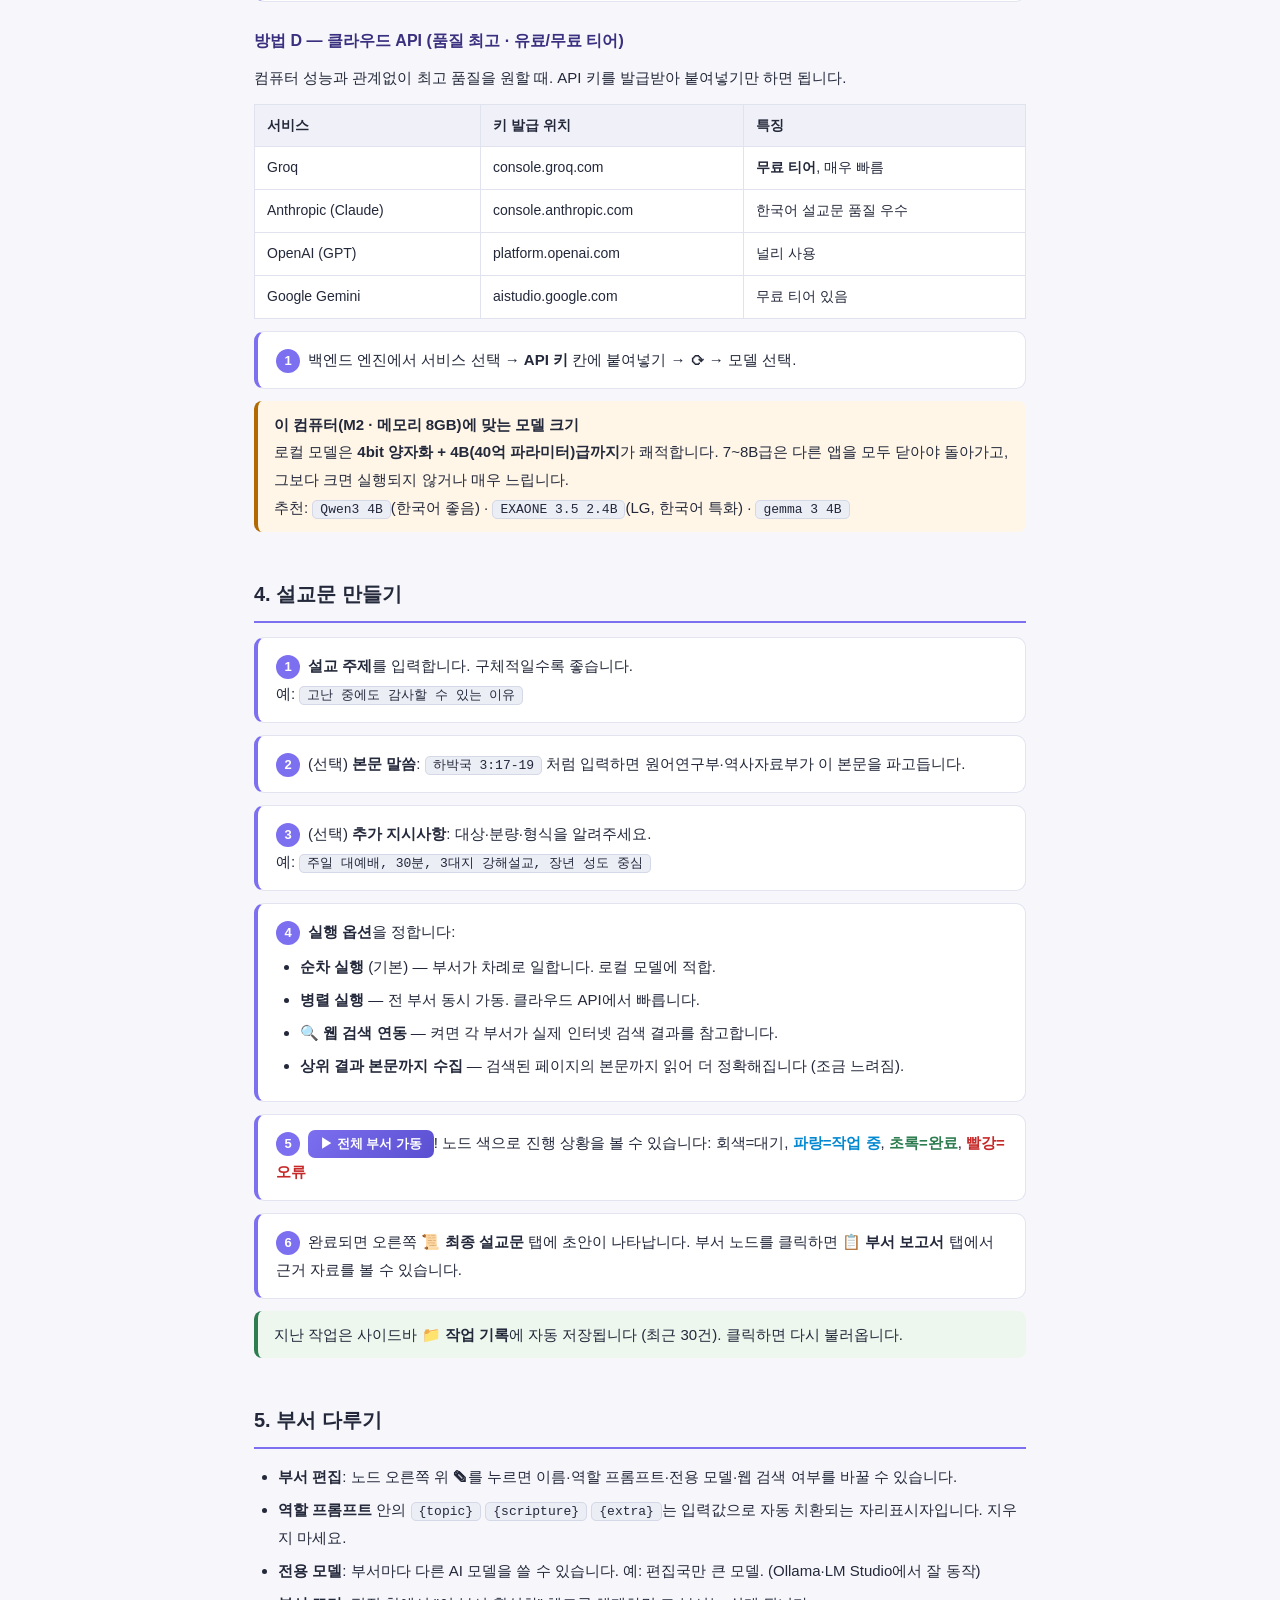
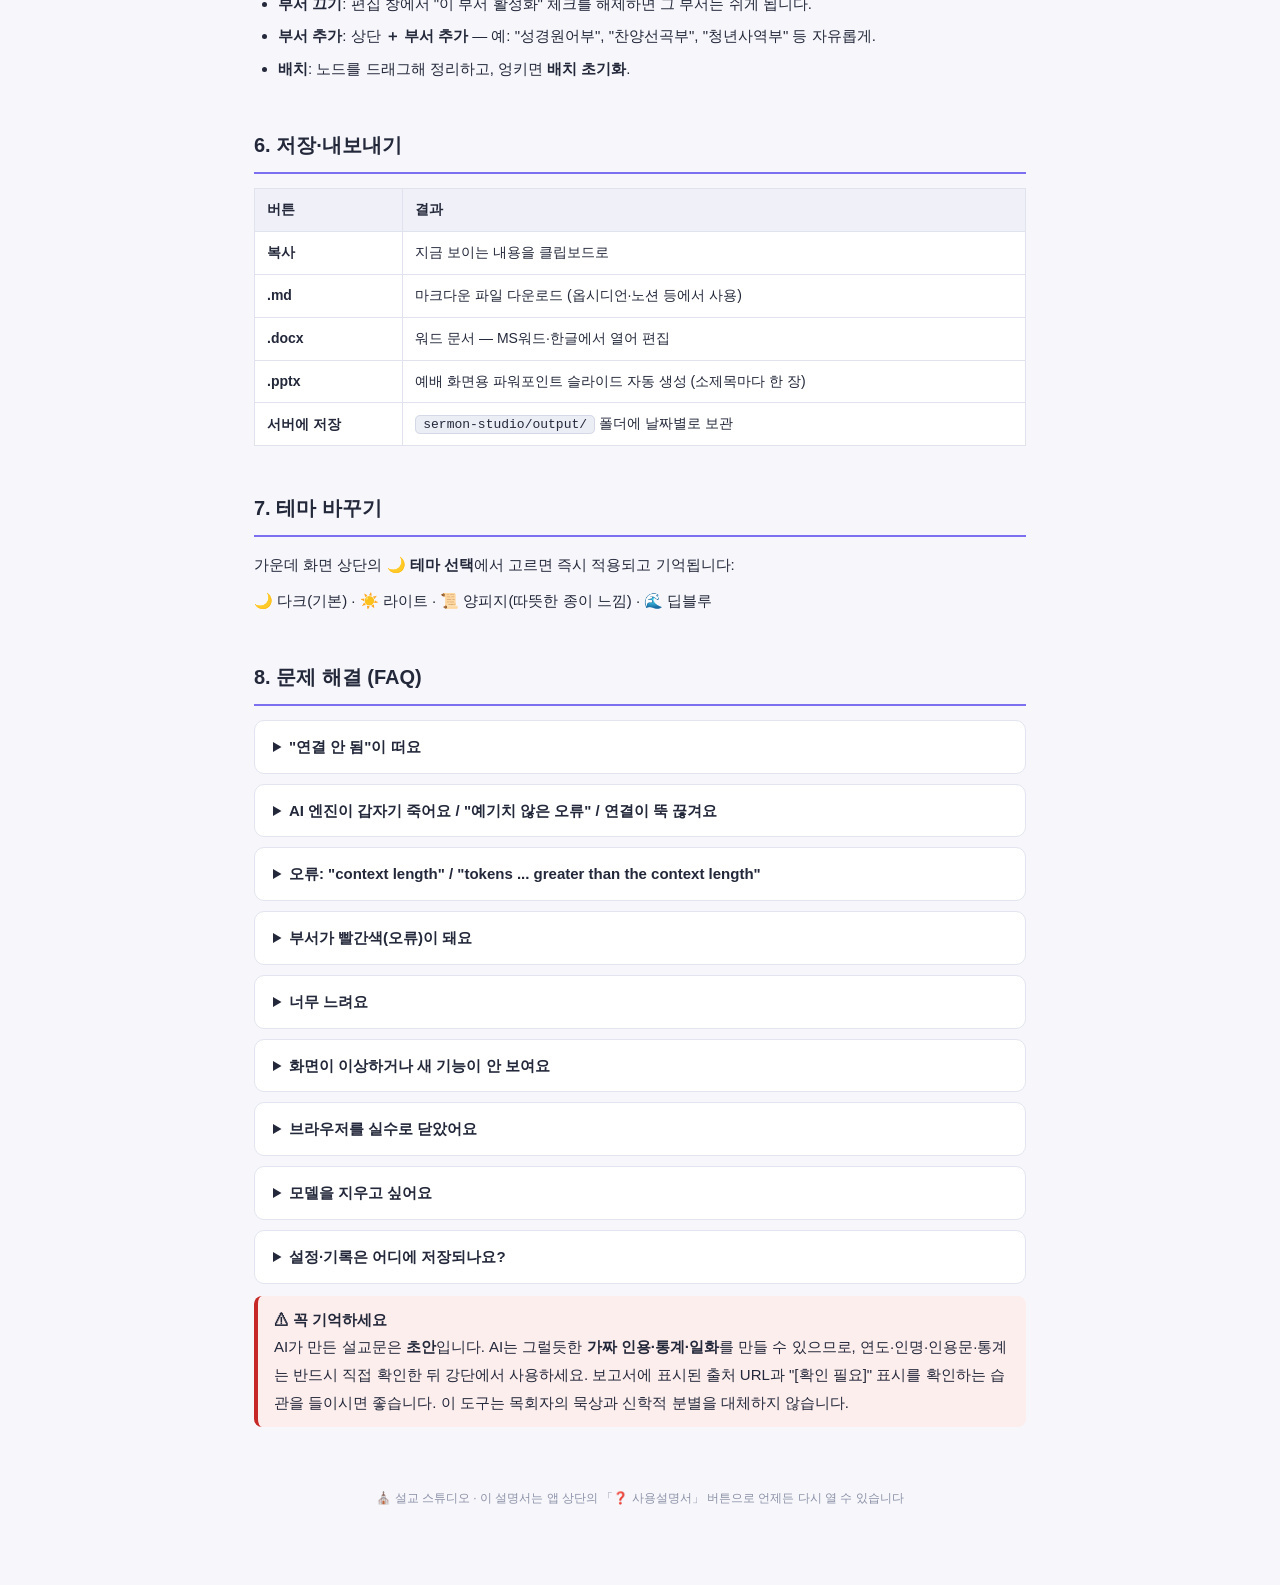
==== commit 837648e6: "메모리 부족 안전장치: MLX 시작 시 LM Studio 동시 실행 경고, FAQ에 엔진 강제종료 해결법 추가 Co-Authored-By: Claude Fable 5 <norepl" ====
--- a/help.html
+++ b/help.html
@@ -211,6 +211,16 @@
 <li>엔진(LM Studio 서버, Ollama 등)이 실제로 켜져 있는지 확인하세요.</li>
 <li>LM Studio는 Developer 탭에 <b>Status: Running</b>이 보여야 합니다.</li>
 <li>켠 다음 <b>⟳</b> 버튼을 다시 누르세요.</li>
+</ol></details>
+<details><summary>AI 엔진이 갑자기 죽어요 / "예기치 않은 오류" / 연결이 뚝 끊겨요</summary>
+<p>대부분 <b>메모리(RAM) 부족</b>입니다. 8GB 컴퓨터에서 AI 엔진 두 개를 동시에 켜면
+(예: LM Studio + MLX) 각각 2~3GB씩 차지해 시스템이 엔진을 강제 종료합니다.</p>
+<ol>
+<li><b>엔진은 반드시 하나만 켜세요.</b> LM Studio를 쓸 때는 MLX를 켜지 말고,
+MLX를 쓸 때는 LM Studio에서 모델을 내리세요(모델 옆 <b>Eject</b> 버튼).</li>
+<li>로컬 엔진에서는 실행 옵션을 <b>순차 실행</b>으로 두세요.
+병렬 실행은 여러 요청이 동시에 메모리를 차지해 부족해지기 쉽습니다.</li>
+<li>사파리·크롬 탭을 많이 열어둔 것도 메모리를 잡아먹습니다. 실행 전에 정리하면 안정적입니다.</li>
 </ol></details>
 <details><summary>오류: "context length" / "tokens ... greater than the context length"</summary>
 <p>AI 엔진이 한 번에 읽을 수 있는 글 길이(컨텍스트)보다 긴 요청이 들어갔다는 뜻입니다.
